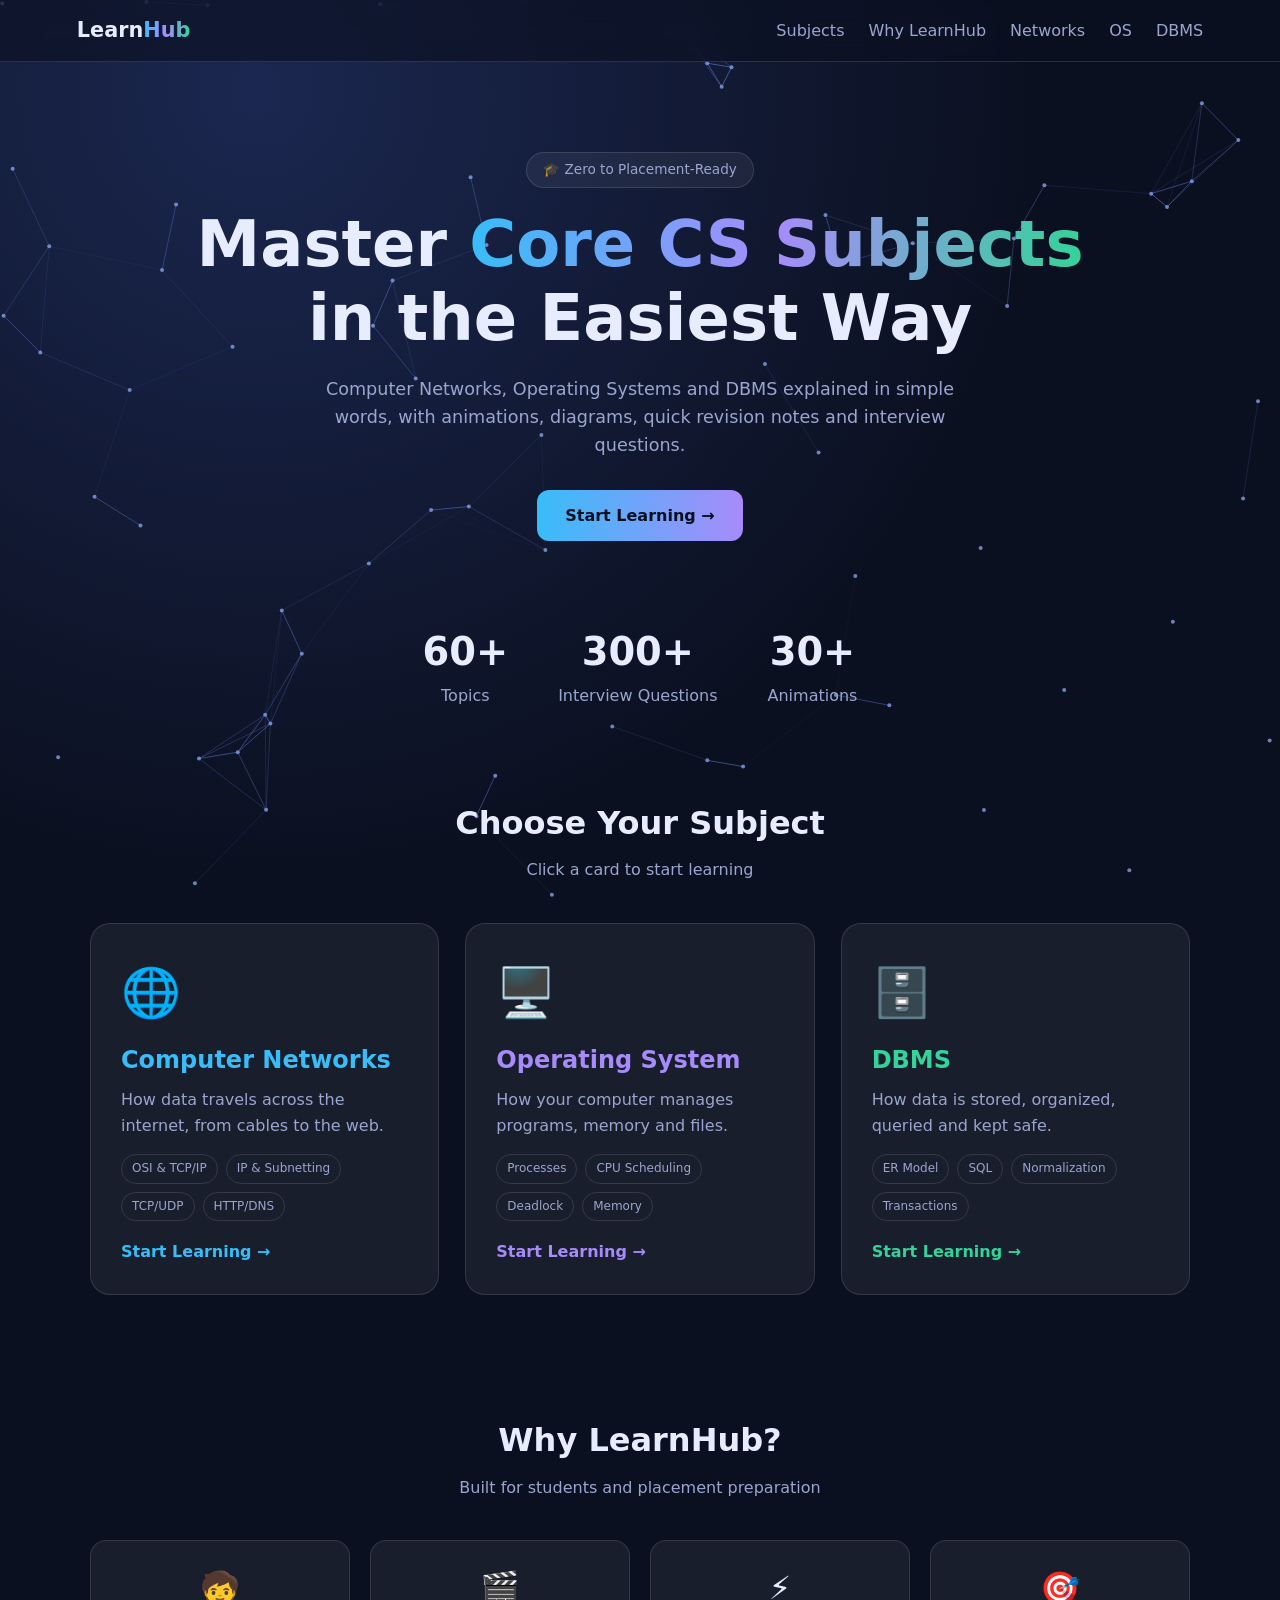
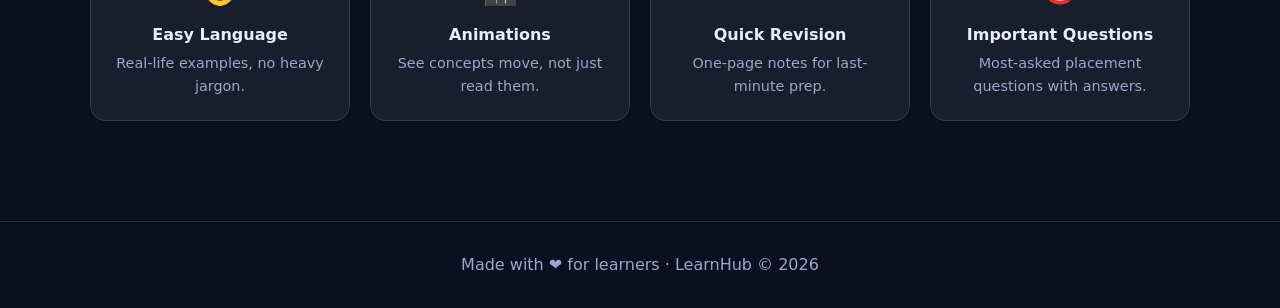
==== learnhub/index.html @ 2f464d70 "Add files via upload" ====
<!DOCTYPE html>
<html lang="en">
<head>
  <meta charset="UTF-8">
  <meta name="viewport" content="width=device-width, initial-scale=1">
  <title>LearnHub – CN, OS & DBMS Made Easy</title>
  <link rel="stylesheet" href="css/style.css">
</head>
<body>
  <canvas id="bg"></canvas>

  <nav>
    <a href="index.html" class="logo">Learn<span>Hub</span></a>
    <button class="menu-btn">☰</button>
    <ul>
      <li><a href="#subjects">Subjects</a></li>
      <li><a href="#why">Why LearnHub</a></li>
      <li><a href="cn.html">Networks</a></li>
      <li><a href="os.html">OS</a></li>
      <li><a href="dbms.html">DBMS</a></li>
    </ul>
  </nav>

  <header class="hero">
    <span class="badge">🎓 Zero to Placement-Ready</span>
    <h1>Master <span class="grad">Core CS Subjects</span><br>in the Easiest Way</h1>
    <p>Computer Networks, Operating Systems and DBMS explained in simple words, with animations, diagrams, quick revision notes and interview questions.</p>
    <a href="#subjects" class="btn">Start Learning →</a>
  </header>

  <div class="stats reveal">
    <div class="stat"><h3 data-count="60">0</h3><p>Topics</p></div>
    <div class="stat"><h3 data-count="300">0</h3><p>Interview Questions</p></div>
    <div class="stat"><h3 data-count="30">0</h3><p>Animations</p></div>
  </div>

  <section class="section" id="subjects">
    <h2 class="reveal">Choose Your Subject</h2>
    <p class="sub reveal">Click a card to start learning</p>
    <div class="cards">
      <a href="cn.html" class="card cn reveal">
        <div class="icon">🌐</div>
        <h3>Computer Networks</h3>
        <p>How data travels across the internet, from cables to the web.</p>
        <div class="tags"><span>OSI & TCP/IP</span><span>IP & Subnetting</span><span>TCP/UDP</span><span>HTTP/DNS</span></div>
        <span class="go">Start Learning →</span>
      </a>
      <a href="os.html" class="card os reveal">
        <div class="icon">🖥️</div>
        <h3>Operating System</h3>
        <p>How your computer manages programs, memory and files.</p>
        <div class="tags"><span>Processes</span><span>CPU Scheduling</span><span>Deadlock</span><span>Memory</span></div>
        <span class="go">Start Learning →</span>
      </a>
      <a href="dbms.html" class="card db reveal">
        <div class="icon">🗄️</div>
        <h3>DBMS</h3>
        <p>How data is stored, organized, queried and kept safe.</p>
        <div class="tags"><span>ER Model</span><span>SQL</span><span>Normalization</span><span>Transactions</span></div>
        <span class="go">Start Learning →</span>
      </a>
    </div>
  </section>

  <section class="section" id="why">
    <h2 class="reveal">Why LearnHub?</h2>
    <p class="sub reveal">Built for students and placement preparation</p>
    <div class="features">
      <div class="feat reveal"><b>🧒</b><h4>Easy Language</h4><p>Real-life examples, no heavy jargon.</p></div>
      <div class="feat reveal"><b>🎬</b><h4>Animations</h4><p>See concepts move, not just read them.</p></div>
      <div class="feat reveal"><b>⚡</b><h4>Quick Revision</h4><p>One-page notes for last-minute prep.</p></div>
      <div class="feat reveal"><b>🎯</b><h4>Important Questions</h4><p>Most-asked placement questions with answers.</p></div>
    </div>
  </section>

  <footer>Made with ❤️ for learners · LearnHub © 2026</footer>
  <script src="js/main.js"></script>
</body>
</html>
---- learnhub/css/style.css ----
:root{
  --bg:#0b1020; --bg2:#121a33; --card:rgba(255,255,255,.06);
  --border:rgba(255,255,255,.12); --text:#e8ecff; --muted:#9aa6cf;
  --cn:#38bdf8; --os:#a78bfa; --db:#34d399;
}
*{margin:0;padding:0;box-sizing:border-box}
html{scroll-behavior:smooth}
body{font-family:'Segoe UI',system-ui,sans-serif;background:var(--bg);color:var(--text);line-height:1.6;overflow-x:hidden}
a{color:inherit;text-decoration:none}
#bg{position:fixed;inset:0;z-index:-1;background:radial-gradient(circle at 20% 10%,#1b2750,var(--bg) 60%)}

/* NAV */
nav{position:sticky;top:0;z-index:10;display:flex;justify-content:space-between;align-items:center;
  padding:14px 6%;backdrop-filter:blur(12px);background:rgba(11,16,32,.6);border-bottom:1px solid var(--border)}
.logo{font-weight:800;font-size:1.3rem}
.logo span{background:linear-gradient(90deg,var(--cn),var(--os),var(--db));-webkit-background-clip:text;color:transparent}
nav ul{display:flex;gap:24px;list-style:none}
nav ul a{color:var(--muted);transition:.2s}
nav ul a:hover{color:#fff}
.menu-btn{display:none;background:none;border:0;color:#fff;font-size:1.6rem;cursor:pointer}

/* HERO */
.hero{text-align:center;padding:90px 6% 50px}
.badge{display:inline-block;padding:6px 16px;border:1px solid var(--border);border-radius:99px;
  color:var(--muted);font-size:.85rem;background:var(--card)}
.hero h1{font-size:clamp(2.2rem,6vw,4rem);margin:20px 0;line-height:1.15}
.grad{background:linear-gradient(90deg,var(--cn),var(--os),var(--db));-webkit-background-clip:text;color:transparent}
.hero p{max-width:640px;margin:0 auto 30px;color:var(--muted);font-size:1.1rem}
.btn{display:inline-block;padding:13px 28px;border-radius:12px;font-weight:600;
  background:linear-gradient(90deg,var(--cn),var(--os));color:#0b1020;transition:.25s}
.btn:hover{transform:translateY(-3px);box-shadow:0 10px 30px rgba(120,140,255,.35)}

/* SUBJECT CARDS */
.section{padding:60px 6%}
.section h2{text-align:center;font-size:2rem;margin-bottom:8px}
.section .sub{text-align:center;color:var(--muted);margin-bottom:40px}
.cards{display:grid;grid-template-columns:repeat(auto-fit,minmax(280px,1fr));gap:26px;max-width:1100px;margin:auto}
.card{position:relative;padding:30px;border-radius:20px;background:var(--card);border:1px solid var(--border);
  transition:.3s;overflow:hidden;display:block}
.card::before{content:"";position:absolute;inset:0;opacity:0;transition:.3s;
  background:radial-gradient(circle at 30% 0%,var(--c),transparent 65%)}
.card:hover{transform:translateY(-10px);border-color:var(--c)}
.card:hover::before{opacity:.22}
.card>*{position:relative}
.icon{font-size:3rem;margin-bottom:10px;display:inline-block;animation:float 3s ease-in-out infinite}
.card h3{font-size:1.5rem;margin-bottom:8px;color:var(--c)}
.card p{color:var(--muted);margin-bottom:16px}
.tags{display:flex;flex-wrap:wrap;gap:8px;margin-bottom:18px}
.tags span{font-size:.75rem;padding:4px 10px;border-radius:99px;border:1px solid var(--border);color:var(--muted)}
.go{font-weight:700;color:var(--c)}
.card:hover .go{letter-spacing:.5px}
.cn{--c:var(--cn)} .os{--c:var(--os)} .db{--c:var(--db)}
@keyframes float{50%{transform:translateY(-8px)}}

/* FEATURES */
.features{display:grid;grid-template-columns:repeat(auto-fit,minmax(220px,1fr));gap:20px;max-width:1100px;margin:auto}
.feat{padding:22px;border-radius:16px;background:var(--card);border:1px solid var(--border);text-align:center}
.feat b{display:block;font-size:2rem}
.feat h4{margin:8px 0 4px}
.feat p{color:var(--muted);font-size:.9rem}

/* STATS */
.stats{display:flex;justify-content:center;gap:50px;flex-wrap:wrap;padding:30px 6%}
.stat{text-align:center}
.stat h3{font-size:2.4rem}
.stat p{color:var(--muted)}

footer{text-align:center;padding:30px;color:var(--muted);border-top:1px solid var(--border);margin-top:40px}

/* REVEAL ANIMATION */
.reveal{opacity:0;transform:translateY(40px);transition:.8s}
.reveal.show{opacity:1;transform:none}

@media(max-width:700px){
  nav ul{display:none;position:absolute;top:100%;left:0;right:0;flex-direction:column;
    background:var(--bg2);padding:20px 6%}
  nav ul.open{display:flex}
  .menu-btn{display:block}
}

/* ===== LESSON PAGES ===== */
#progress{position:fixed;top:0;left:0;height:4px;width:0;z-index:99;background:linear-gradient(90deg,var(--cn),var(--os),var(--db))}
.page-hero{padding:60px 6% 10px;text-align:center}
.page-hero h1{font-size:clamp(2rem,5vw,3.2rem);color:var(--c)}
.page-hero p{color:var(--muted);max-width:620px;margin:10px auto}
.layout{display:grid;grid-template-columns:250px 1fr;gap:30px;padding:30px 6%;max-width:1300px;margin:auto}
.side{position:sticky;top:80px;align-self:start;max-height:calc(100vh - 100px);overflow:auto;
  padding:16px;border-radius:16px;background:var(--card);border:1px solid var(--border)}
.side h4{margin-bottom:8px;color:var(--muted);font-size:.8rem;text-transform:uppercase;letter-spacing:1px}
.side a{display:block;padding:8px 10px;border-radius:8px;color:var(--muted);font-size:.9rem;transition:.2s}
.side a:hover{background:rgba(255,255,255,.06);color:#fff}
.side a.active{background:rgba(255,255,255,.1);color:var(--c);font-weight:600}
.topic{padding:30px;border-radius:20px;background:var(--card);border:1px solid var(--border);margin-bottom:28px;scroll-margin-top:80px}
.topic h2{margin-bottom:6px}
.topic h3{margin:22px 0 8px;color:var(--c)}
.topic p,.topic li{color:#cdd5f5;margin-bottom:10px}
.topic ul,.topic ol{padding-left:22px}
.level{display:inline-block;font-size:.72rem;padding:3px 10px;border-radius:99px;margin-bottom:10px;font-weight:700}
.l1{background:#14532d;color:#86efac}.l2{background:#713f12;color:#fde68a}.l3{background:#7f1d1d;color:#fecaca}
.note,.tip{padding:14px 16px;border-radius:12px;margin:14px 0;border-left:4px solid}
.note{background:rgba(56,189,248,.1);border-color:var(--cn)}
.tip{background:rgba(52,211,153,.1);border-color:var(--db)}
table{width:100%;border-collapse:collapse;margin:14px 0;font-size:.92rem}
th,td{padding:10px;border:1px solid var(--border);text-align:left}
th{background:rgba(255,255,255,.08);color:var(--c)}
code{background:rgba(255,255,255,.1);padding:2px 7px;border-radius:6px;font-size:.9em}
.tbl{overflow-x:auto}

/* Packet animation */
.path{display:flex;align-items:center;justify-content:space-between;position:relative;margin:26px 0;padding:20px 10px}
.node{text-align:center;font-size:2rem;z-index:2}
.node small{display:block;font-size:.7rem;color:var(--muted)}
.path::before{content:"";position:absolute;left:8%;right:8%;top:50%;border-top:2px dashed var(--border)}
.dot{position:absolute;top:calc(50% - 8px);left:8%;width:16px;height:16px;border-radius:50%;
  background:var(--c);box-shadow:0 0 14px var(--c);animation:move 3.5s linear infinite}
@keyframes move{to{left:90%}}

/* OSI */
.osi-wrap{display:grid;grid-template-columns:1fr 1fr;gap:20px;margin-top:14px}
.osi-stack{display:flex;flex-direction:column;gap:6px}
.layer{padding:11px 14px;border-radius:10px;cursor:pointer;border:1px solid var(--border);
  background:rgba(255,255,255,.04);transition:.25s;display:flex;justify-content:space-between}
.layer:hover{transform:translateX(6px)}
.layer.on{background:var(--c);color:#0b1020;font-weight:700;transform:translateX(10px)}
.osi-info{padding:18px;border-radius:14px;background:rgba(0,0,0,.25);border:1px solid var(--border);min-height:230px}
.osi-info h4{color:var(--c);font-size:1.2rem;margin-bottom:8px}
.btn2{padding:10px 20px;border:0;border-radius:10px;cursor:pointer;font-weight:700;
  background:var(--c);color:#0b1020;margin:6px 6px 0 0;transition:.2s}
.btn2:hover{transform:translateY(-2px)}

/* Handshake */
.hs{display:grid;grid-template-columns:1fr 1fr;gap:10px;text-align:center;font-weight:700;margin-top:10px}
#hs-box{min-height:170px;margin:12px 0;display:flex;flex-direction:column;gap:10px}
.msg{padding:10px 14px;border-radius:12px;max-width:75%;animation:pop .4s;font-size:.9rem}
.msg.c2s{align-self:flex-start;background:rgba(56,189,248,.2);border:1px solid var(--cn)}
.msg.s2c{align-self:flex-end;background:rgba(167,139,250,.2);border:1px solid var(--os)}
@keyframes pop{from{opacity:0;transform:scale(.8)}}

/* Calculator */
.calc{display:flex;flex-wrap:wrap;gap:10px;margin:12px 0}
.calc input{padding:10px 14px;border-radius:10px;border:1px solid var(--border);background:rgba(0,0,0,.3);color:#fff;font-size:1rem;width:170px}
#sn-out{padding:14px;border-radius:12px;background:rgba(0,0,0,.25);line-height:1.9}

/* Revision + Q&A */
.rev{display:grid;grid-template-columns:repeat(auto-fit,minmax(250px,1fr));gap:16px}
.rev div{padding:16px;border-radius:14px;background:rgba(255,255,255,.05);border:1px solid var(--border)}
.rev h4{color:var(--c);margin-bottom:6px}
.rev li{font-size:.9rem;margin-bottom:4px}
details{border:1px solid var(--border);border-radius:12px;margin-bottom:10px;background:rgba(255,255,255,.04)}
summary{padding:14px 16px;cursor:pointer;font-weight:600}
details[open] summary{color:var(--c)}
details p,details ul{padding:0 16px 14px}

@media(max-width:900px){
  .layout{grid-template-columns:1fr}
  .side{display:none}
  .osi-wrap{grid-template-columns:1fr}
}

/* ===== OS PAGE EXTRAS ===== */
pre{background:rgba(0,0,0,.35);border:1px solid var(--border);border-radius:12px;padding:14px;overflow-x:auto;margin:12px 0;font-size:.85rem;color:#d6e0ff;line-height:1.6}
select,textarea{padding:10px 14px;border-radius:10px;border:1px solid var(--border);background:rgba(0,0,0,.3);color:#fff;font-size:.95rem;font-family:inherit}
select option{background:#121a33}
textarea{width:100%;min-height:110px;resize:vertical;font-family:monospace}
.ctl{display:flex;flex-wrap:wrap;gap:10px;align-items:center;margin:10px 0}
.ctl input[type=number],.ctl input[type=text]{padding:10px 14px;border-radius:10px;border:1px solid var(--border);background:rgba(0,0,0,.3);color:#fff;width:150px}

/* Process state machine */
.states{display:flex;flex-wrap:wrap;gap:12px;justify-content:center;margin:18px 0}
.st{padding:14px 20px;border-radius:14px;border:2px solid var(--border);background:rgba(255,255,255,.04);font-weight:700;transition:.3s;min-width:110px;text-align:center}
.st.on{border-color:var(--c);background:var(--c);color:#0b1020;transform:scale(1.12);box-shadow:0 0 25px var(--c)}
.st small{display:block;font-weight:400;font-size:.7rem;opacity:.8}
.acts{display:flex;flex-wrap:wrap;gap:8px;justify-content:center}
.btn2:disabled{opacity:.25;cursor:not-allowed;transform:none}

/* Gantt */
.gantt{display:flex;overflow-x:auto;padding:10px 0 30px;margin-top:10px}
.gb{flex:none;height:54px;display:flex;align-items:center;justify-content:center;font-weight:700;color:#0b1020;
  border-right:2px solid var(--bg);position:relative;transform-origin:left;animation:grow .5s backwards}
.gb span{position:absolute;bottom:-22px;left:-6px;font-size:.75rem;font-weight:400;color:var(--muted)}
.gb.end span.last{left:auto;right:-6px}
@keyframes grow{from{transform:scaleX(0);opacity:0}}
.idle{background:repeating-linear-gradient(45deg,#2a3358,#2a3358 6px,#1b2347 6px,#1b2347 12px);color:var(--muted)}

/* Page replacement */
.pr{display:flex;gap:6px;overflow-x:auto;padding:8px 0}
.pc{flex:none;width:44px;text-align:center;animation:pop .4s backwards}
.pc .ref{font-weight:800;padding:6px 0;border-bottom:2px solid var(--border)}
.pc .fr{padding:6px 0;border-radius:6px;margin:3px 0;background:rgba(255,255,255,.06);height:30px}
.pc .fr.new{background:var(--c);color:#0b1020;font-weight:700}
.pc .res{font-size:.75rem;font-weight:700;padding:3px 0;border-radius:6px}
.hit{background:#14532d;color:#86efac}.flt{background:#7f1d1d;color:#fecaca}
.stat-line{margin-top:10px;font-weight:700}

/* ===== DBMS PAGE EXTRAS ===== */
.sq{display:flex;flex-wrap:wrap;gap:8px;margin:8px 0}
.sq button{padding:7px 12px;border-radius:99px;border:1px solid var(--border);background:rgba(255,255,255,.05);
  color:var(--muted);cursor:pointer;font-size:.8rem;transition:.2s}
.sq button:hover{color:#fff;border-color:var(--c)}
.two{display:grid;grid-template-columns:repeat(auto-fit,minmax(260px,1fr));gap:16px;margin:12px 0}
.fd-in{width:100%;max-width:420px}
.fd-in label{display:block;font-size:.8rem;color:var(--muted);margin-bottom:4px}
.ctl input.wide{width:100%;max-width:420px}

/* ER diagram */
svg.er{width:100%;height:auto;max-width:760px;display:block;margin:14px auto;background:rgba(0,0,0,.2);
  border-radius:14px;border:1px solid var(--border)}
.er rect,.er polygon,.er ellipse{fill:rgba(255,255,255,.05);stroke:var(--c);stroke-width:2}
.er line{stroke:var(--muted);stroke-width:1.5}
.er text{fill:var(--text);font-size:14px;text-anchor:middle;dominant-baseline:middle}
.er .key{text-decoration:underline;font-weight:700}
.er .ent{font-weight:700;font-size:16px}

/* Transaction animation */
.bals{display:flex;gap:16px;justify-content:center;margin:12px 0}
.bal{padding:14px 28px;border-radius:14px;border:1px solid var(--border);background:rgba(255,255,255,.05);text-align:center;color:var(--muted)}
.bal b{display:block;font-size:1.8rem;color:var(--c)}

/* Index race */
.ixg{display:grid;grid-template-columns:repeat(16,1fr);gap:4px;margin:8px 0 16px}
.ix{font-size:.65rem;text-align:center;padding:5px 0;border-radius:4px;background:rgba(255,255,255,.05);color:var(--muted)}
.ix.vis{background:var(--c);color:#0b1020;font-weight:700;animation:lit .35s backwards}
.ix.found{background:#fbbf24;color:#0b1020;outline:2px solid #fff}
@keyframes lit{from{background:rgba(255,255,255,.05);color:var(--muted)}}
@media(max-width:600px){.ixg{grid-template-columns:repeat(8,1fr)}}
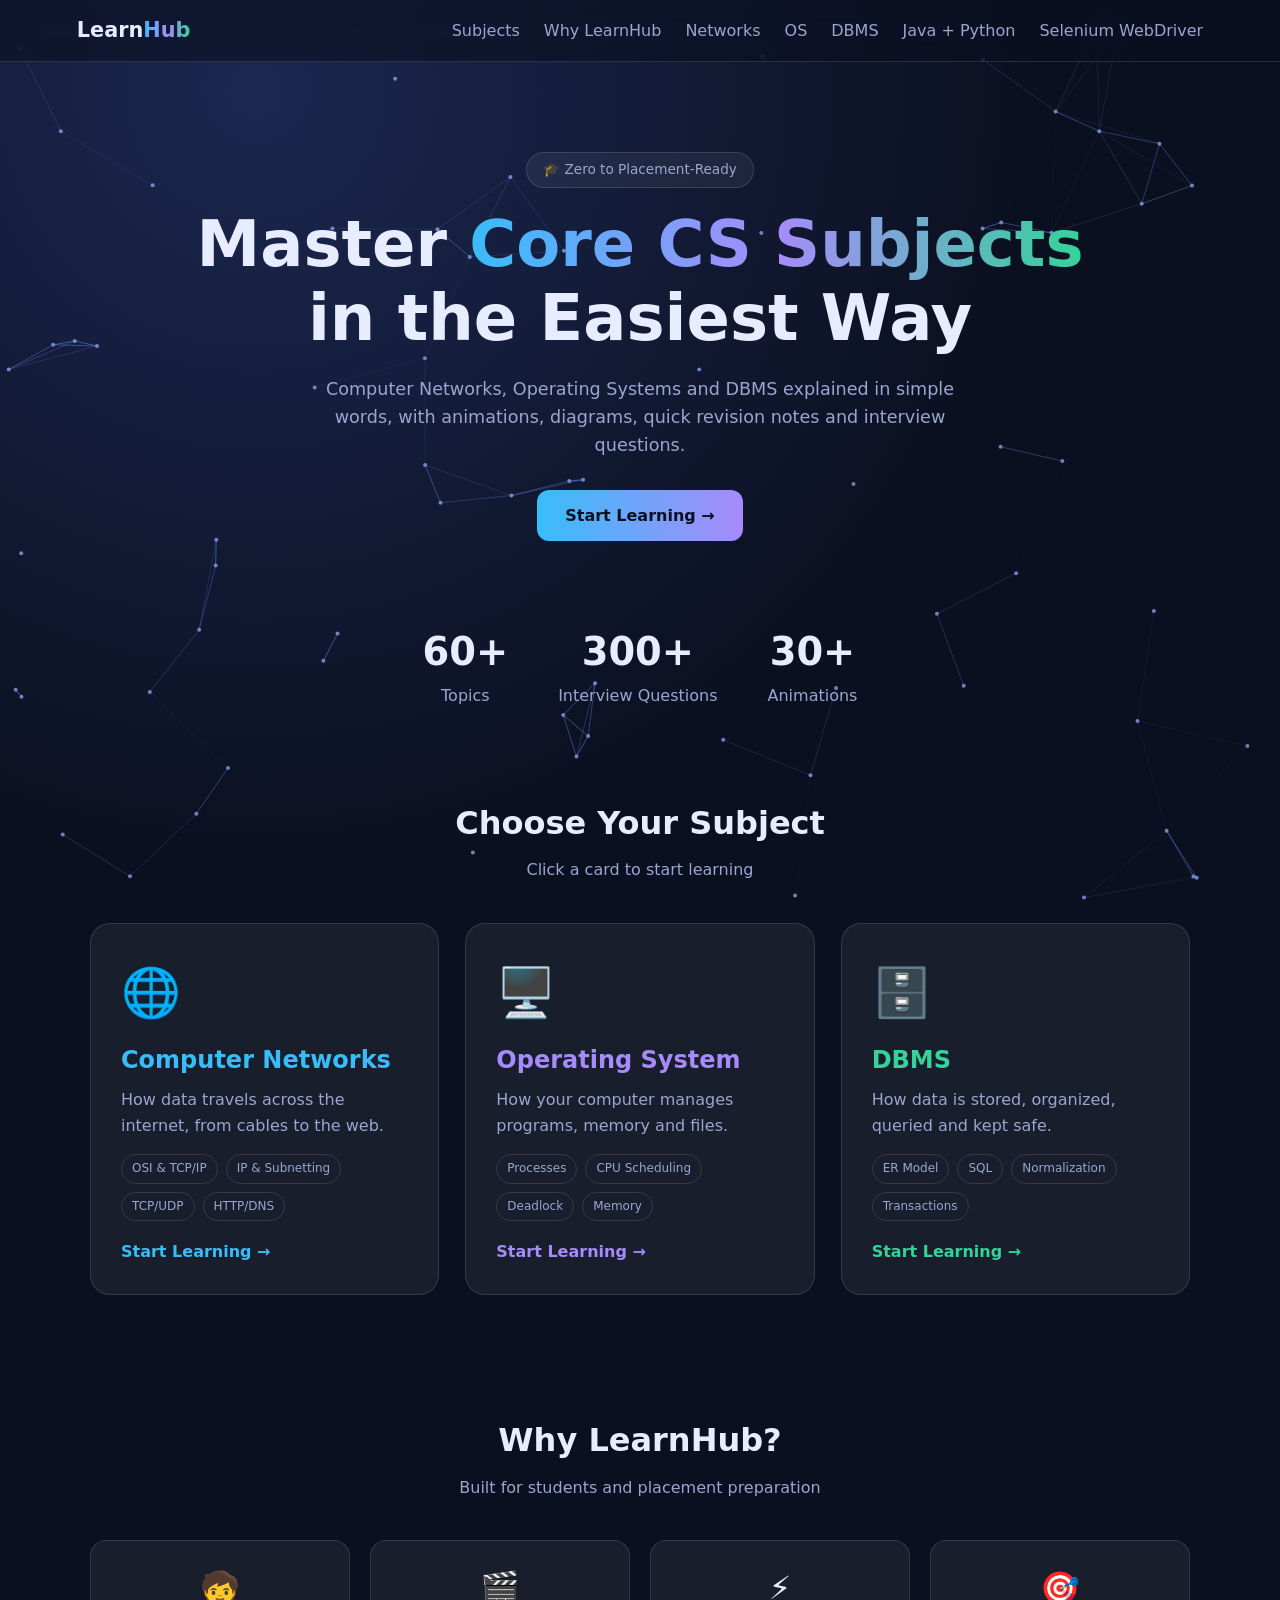
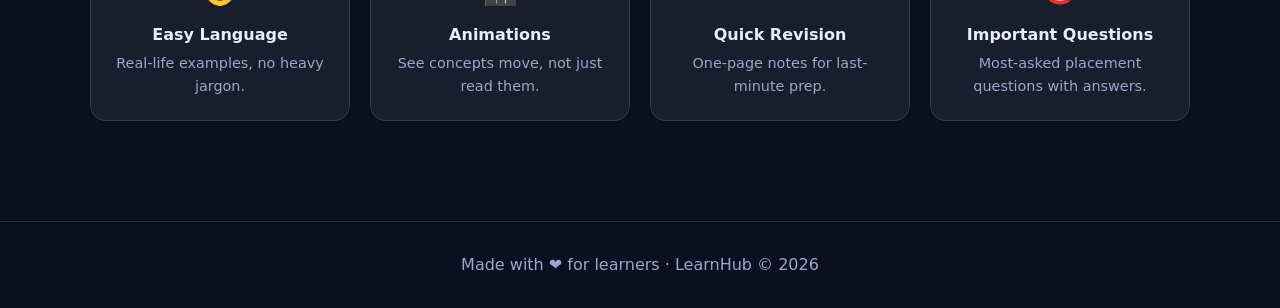
==== commit 19a71b43: "Add files via upload" ====
--- a/learnhub/index.html
+++ b/learnhub/index.html
@@ -18,6 +18,8 @@
       <li><a href="cn.html">Networks</a></li>
       <li><a href="os.html">OS</a></li>
       <li><a href="dbms.html">DBMS</a></li>
+      <li><a href="java-python.html">Java + Python</a></li>
+      <li><a href="selenium-webdriver.html">Selenium WebDriver</a></li>
     </ul>
   </nav>
 
